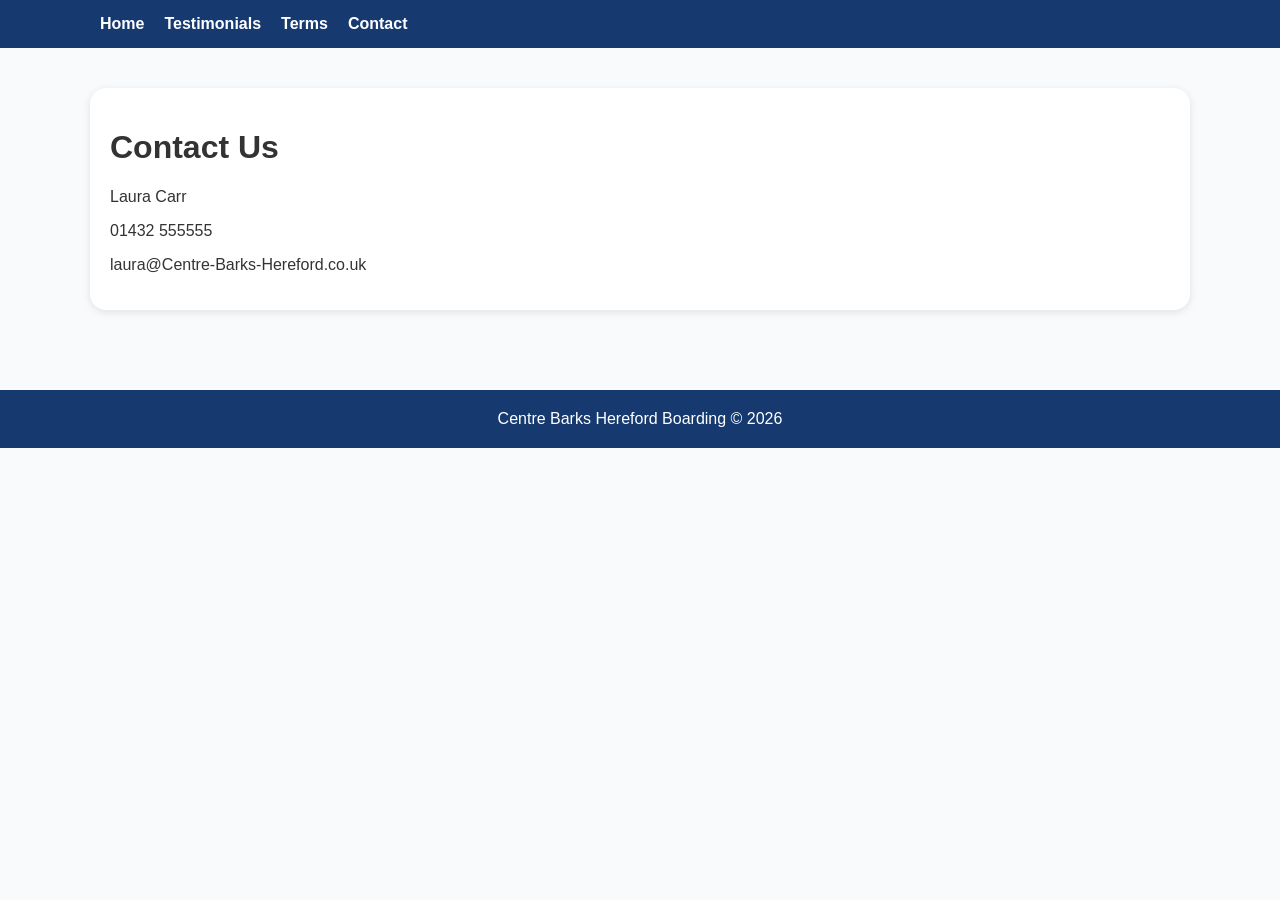
==== contact.html @ 75e86910 "V1 First version of website" ====
<html><head><title>Contact</title><link rel="stylesheet" href="styles.css"></head><body><nav><div class="wrap"><a href="index.html">Home</a><a href="testimonials.html">Testimonials</a><a href="terms.html">Terms</a><a href="contact.html">Contact</a></div></nav><div class="container"><div class="card"><h1>Contact Us</h1><p>Laura Carr</p><p>01432 555555</p><p>laura@Centre-Barks-Hereford.co.uk</p></div></div><footer>Centre Barks Hereford Boarding © 2026</footer></body></html>
---- styles.css ----
body{font-family:Arial,sans-serif;margin:0;background:#f8fafc;color:#333}nav{background:#163a70;padding:15px}nav .wrap, .container{max-width:1100px;margin:auto}nav a{color:white;text-decoration:none;margin:0 10px;font-weight:bold}header{background:url(https://images.unsplash.com/photo-1517849845537-4d257902454a?w=1200) center/cover;height:450px;display:flex;align-items:center;justify-content:center;color:white;text-align:center}header .overlay{background:rgba(0,0,0,.45);width:100%;height:100%;display:flex;flex-direction:column;justify-content:center} .btn{background:#f97316;color:white;padding:12px 20px;border-radius:8px;text-decoration:none} .container{padding:40px 20px} .grid{display:grid;grid-template-columns:repeat(auto-fit,minmax(250px,1fr));gap:20px} .card{background:white;padding:20px;border-radius:16px;box-shadow:0 2px 8px rgba(0,0,0,.1)} footer{background:#163a70;color:white;text-align:center;padding:20px;margin-top:40px}@media(max-width:768px){nav .wrap{text-align:center}}
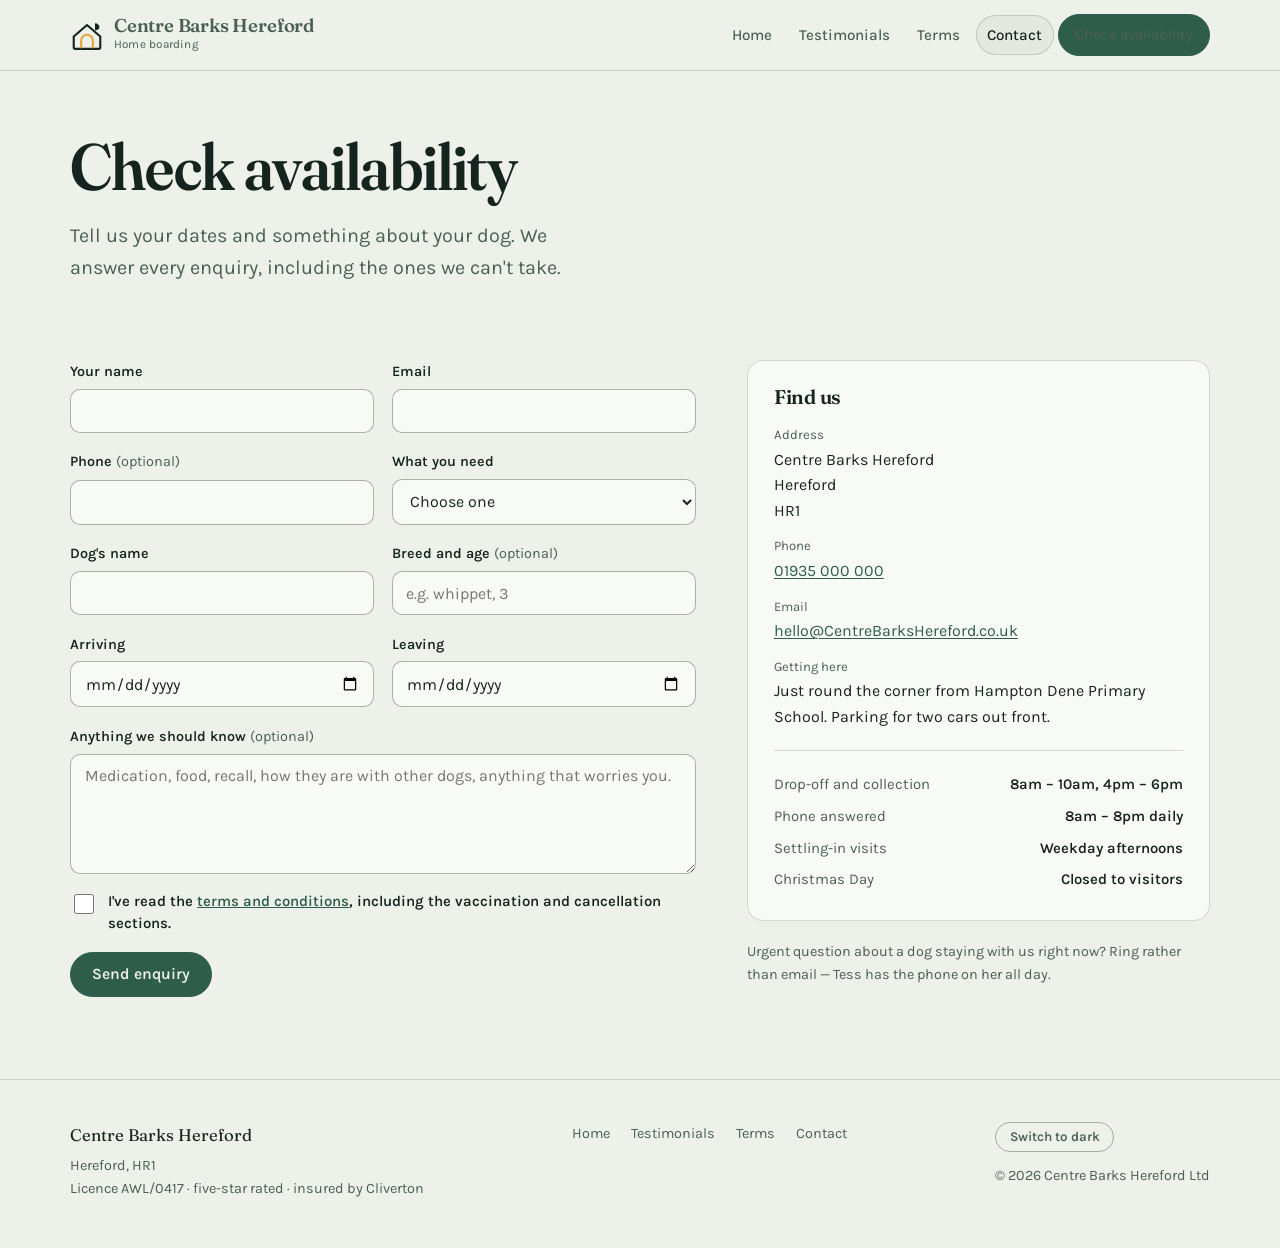
==== commit 01dcf0a3: "V2 Better version" ====
--- a/contact.html
+++ b/contact.html
@@ -1 +1,161 @@
-<html><head><title>Contact</title><link rel="stylesheet" href="styles.css"></head><body><nav><div class="wrap"><a href="index.html">Home</a><a href="testimonials.html">Testimonials</a><a href="terms.html">Terms</a><a href="contact.html">Contact</a></div></nav><div class="container"><div class="card"><h1>Contact Us</h1><p>Laura Carr</p><p>01432 555555</p><p>laura@Centre-Barks-Hereford.co.uk</p></div></div><footer>Centre Barks Hereford Boarding © 2026</footer></body></html>+<!DOCTYPE html>
+<html lang="en-GB">
+<head>
+<meta charset="utf-8">
+<meta name="viewport" content="width=device-width, initial-scale=1">
+<title>Check availability — Centre Barks Hereford</title>
+<meta name="description" content="Check availability, find us in Montacute, and send an enquiry about boarding or day care.">
+<link rel="preconnect" href="https://fonts.googleapis.com">
+<link rel="preconnect" href="https://fonts.gstatic.com" crossorigin>
+<link href="https://fonts.googleapis.com/css2?family=Fraunces:opsz,wght@9..144,400;9..144,600;9..144,700&family=Karla:wght@400;500;600;700&display=swap" rel="stylesheet">
+<link rel="stylesheet" href="styles.css">
+</head>
+<body data-page="contact">
+<a class="skip" href="#main">Skip to content</a>
+
+<header class="site-head">
+  <div class="wrap head-in">
+    <a class="brand" href="index.html" data-link="home">
+      <svg viewBox="0 0 32 32" fill="none" aria-hidden="true">
+        <path d="M3.5 17.4 16 6.6l12.5 10.8v10.1a1.5 1.5 0 0 1-1.5 1.5H5a1.5 1.5 0 0 1-1.5-1.5Z" stroke="currentColor" stroke-width="2" stroke-linejoin="round"/>
+        <path d="M10.5 28.5v-7.2a5.5 5.5 0 0 1 11 0v7.2" stroke="#E6A63C" stroke-width="2" stroke-linejoin="round"/>
+        <path d="M23.5 11.6V4.9c2.6 0 4.2 1.8 4.2 3.6 0 1.6-1.3 3.1-4.2 3.1Z" fill="currentColor"/>
+      </svg>
+      <span><b>Centre Barks Hereford</b><span>Home boarding</span></span>
+    </a>
+    <button class="menu-btn" id="menuBtn" aria-expanded="false" aria-controls="nav">Menu</button>
+    <nav class="nav" id="nav" aria-label="Main">
+      <a href="index.html" data-link="home">Home</a>
+      <a href="testimonials.html" data-link="testimonials">Testimonials</a>
+      <a href="terms.html" data-link="terms">Terms</a>
+      <a href="contact.html" data-link="contact">Contact</a>
+      <a class="btn small" href="contact.html" data-link="contact">Check availability</a>
+    </nav>
+  </div>
+</header>
+
+<main id="main">
+<section class="page-head">
+  <div class="wrap">
+    <h1>Check availability</h1>
+    <p class="lede">Tell us your dates and something about your dog. We answer every enquiry, including the ones we can't take.</p>
+  </div>
+</section>
+<section style="padding-top:1.6rem">
+  <div class="wrap contact-grid">
+    <div>
+      <form class="form" id="enquiry" novalidate>
+        <div class="row2">
+          <div class="field">
+            <label for="name">Your name</label>
+            <input id="name" name="name" autocomplete="name" required>
+            <p class="err" id="err-name">Add your name so we know who we're replying to.</p>
+          </div>
+          <div class="field">
+            <label for="email">Email</label>
+            <input id="email" name="email" type="email" autocomplete="email" required>
+            <p class="err" id="err-email">Check the email address — we can't reply without it.</p>
+          </div>
+        </div>
+        <div class="row2">
+          <div class="field">
+            <label for="phone">Phone <span class="opt">(optional)</span></label>
+            <input id="phone" name="phone" type="tel" autocomplete="tel">
+            <p class="err" id="err-phone"></p>
+          </div>
+          <div class="field">
+            <label for="service">What you need</label>
+            <select id="service" name="service" required>
+              <option value="">Choose one</option>
+              <option>Overnight boarding</option>
+              <option>Day care</option>
+              <option>Puppy half day</option>
+              <option>Settling-in visit</option>
+              <option>Something else</option>
+            </select>
+            <p class="err" id="err-service">Pick the sort of stay you're after.</p>
+          </div>
+        </div>
+        <div class="row2">
+          <div class="field">
+            <label for="dog">Dog's name</label>
+            <input id="dog" name="dog" required>
+            <p class="err" id="err-dog">We'd like to know who we're meeting.</p>
+          </div>
+          <div class="field">
+            <label for="breed">Breed and age <span class="opt">(optional)</span></label>
+            <input id="breed" name="breed" placeholder="e.g. whippet, 3">
+            <p class="err" id="err-breed"></p>
+          </div>
+        </div>
+        <div class="row2">
+          <div class="field">
+            <label for="from">Arriving</label>
+            <input id="from" name="from" type="date" required>
+            <p class="err" id="err-from">Add the first day of the stay.</p>
+          </div>
+          <div class="field">
+            <label for="to">Leaving</label>
+            <input id="to" name="to" type="date" required>
+            <p class="err" id="err-to">The leaving date needs to be on or after the arrival date.</p>
+          </div>
+        </div>
+        <div class="field">
+          <label for="notes">Anything we should know <span class="opt">(optional)</span></label>
+          <textarea id="notes" name="notes" placeholder="Medication, food, recall, how they are with other dogs, anything that worries you."></textarea>
+        </div>
+        <div class="field">
+          <label class="check" for="agree">
+            <input type="checkbox" id="agree" name="agree" required>
+            <span>I've read the <a href="terms.html" data-link="terms">terms and conditions</a>, including the vaccination and cancellation sections.</span>
+          </label>
+          <p class="err" id="err-agree">Please confirm you've read the terms.</p>
+        </div>
+        <div><button class="btn" type="submit">Send enquiry</button></div>
+      </form>
+      <div id="confirm" hidden></div>
+    </div>
+
+    <div>
+      <div class="details">
+        <h3>Find us</h3>
+        <dl>
+          <div><dt>Address</dt><dd>Centre Barks Hereford<br>Hereford<br>HR1</dd></div>
+          <div><dt>Phone</dt><dd><a href="tel:+441935000000">01935 000 000</a></dd></div>
+          <div><dt>Email</dt><dd><a href="mailto:hello@CentreBarksHereford.co.uk">hello@CentreBarksHereford.co.uk</a></dd></div>
+          <div><dt>Getting here</dt><dd>Just round the corner from Hampton Dene Primary School. Parking for two cars out front.</dd></div>
+        </dl>
+        <div class="hours">
+          <div><span>Drop-off and collection</span><b>8am – 10am, 4pm – 6pm</b></div>
+          <div><span>Phone answered</span><b>8am – 8pm daily</b></div>
+          <div><span>Settling-in visits</span><b>Weekday afternoons</b></div>
+          <div><span>Christmas Day</span><b>Closed to visitors</b></div>
+        </div>
+      </div>
+      <p class="note">Urgent question about a dog staying with us right now? Ring rather than email — Tess has the phone on her all day.</p>
+    </div>
+  </div>
+</section>
+</main>
+
+<footer class="site-foot">
+  <div class="wrap foot-in">
+    <div>
+      <p style="margin:0 0 .35rem;font-family:var(--serif);font-size:1.05rem;color:var(--ink)">Centre Barks Hereford</p>
+      <p style="margin:0">Hereford, HR1<br>Licence AWL/0417 · five-star rated · insured by Cliverton</p>
+    </div>
+    <nav class="foot-nav" aria-label="Footer">
+      <a href="index.html" data-link="home">Home</a>
+      <a href="testimonials.html" data-link="testimonials">Testimonials</a>
+      <a href="terms.html" data-link="terms">Terms</a>
+      <a href="contact.html" data-link="contact">Contact</a>
+    </nav>
+    <div>
+      <button class="theme-btn" id="themeBtn">Switch to dark</button>
+      <p style="margin:.8rem 0 0">© 2026 Centre Barks Hereford Ltd</p>
+    </div>
+  </div>
+</footer>
+<script src="script.js"></script>
+</body>
+</html>
--- a/styles.css
+++ b/styles.css
@@ -1 +1,292 @@
-body{font-family:Arial,sans-serif;margin:0;background:#f8fafc;color:#333}nav{background:#163a70;padding:15px}nav .wrap, .container{max-width:1100px;margin:auto}nav a{color:white;text-decoration:none;margin:0 10px;font-weight:bold}header{background:url(https://images.unsplash.com/photo-1517849845537-4d257902454a?w=1200) center/cover;height:450px;display:flex;align-items:center;justify-content:center;color:white;text-align:center}header .overlay{background:rgba(0,0,0,.45);width:100%;height:100%;display:flex;flex-direction:column;justify-content:center} .btn{background:#f97316;color:white;padding:12px 20px;border-radius:8px;text-decoration:none} .container{padding:40px 20px} .grid{display:grid;grid-template-columns:repeat(auto-fit,minmax(250px,1fr));gap:20px} .card{background:white;padding:20px;border-radius:16px;box-shadow:0 2px 8px rgba(0,0,0,.1)} footer{background:#163a70;color:white;text-align:center;padding:20px;margin-top:40px}@media(max-width:768px){nav .wrap{text-align:center}}+:root{
+  --paper:#EDF1E9;
+  --surface:#F8FBF5;
+  --ink:#16241F;
+  --ink-soft:#4A5F55;
+  --moss:#2F5D4B;
+  --moss-deep:#1E4034;
+  --marigold:#E6A63C;
+  --line:rgba(22,36,31,.16);
+  --line-strong:rgba(22,36,31,.34);
+  --shade:rgba(22,36,31,.045);
+  --focus:#2F5D4B;
+  --serif:"Fraunces",Georgia,"Times New Roman",serif;
+  --sans:"Karla","Helvetica Neue",Arial,sans-serif;
+  --wrap:1140px;
+}
+@media (prefers-color-scheme: dark){
+  :root:not([data-theme="light"]){
+    --paper:#0F1714;
+    --surface:#16211D;
+    --ink:#E6EDE5;
+    --ink-soft:#A3B5AA;
+    --moss:#7FBBA1;
+    --moss-deep:#B9DCC9;
+    --marigold:#E8B357;
+    --line:rgba(230,237,229,.18);
+    --line-strong:rgba(230,237,229,.38);
+    --shade:rgba(230,237,229,.05);
+    --focus:#7FBBA1;
+  }
+}
+:root[data-theme="dark"]{
+  --paper:#0F1714;
+  --surface:#16211D;
+  --ink:#E6EDE5;
+  --ink-soft:#A3B5AA;
+  --moss:#7FBBA1;
+  --moss-deep:#B9DCC9;
+  --marigold:#E8B357;
+  --line:rgba(230,237,229,.18);
+  --line-strong:rgba(230,237,229,.38);
+  --shade:rgba(230,237,229,.05);
+  --focus:#7FBBA1;
+}
+
+*{box-sizing:border-box}
+html{-webkit-text-size-adjust:100%}
+body{
+  margin:0;background:var(--paper);color:var(--ink);
+  font-family:var(--sans);font-size:17px;line-height:1.6;
+  font-feature-settings:"kern";
+}
+img{max-width:100%;height:auto}
+a{color:inherit}
+:focus-visible{outline:2.5px solid var(--focus);outline-offset:3px;border-radius:2px}
+h1,h2,h3,h4{font-family:var(--serif);font-weight:600;line-height:1.08;margin:0;letter-spacing:-.012em}
+h1{font-size:clamp(2.45rem,6.2vw,4.1rem);font-variation-settings:"SOFT" 40,"opsz" 120}
+h2{font-size:clamp(1.75rem,3.6vw,2.5rem)}
+h3{font-size:1.24rem;line-height:1.25}
+p{margin:0 0 1.1em}
+.wrap{width:min(var(--wrap),100% - 2.6rem);margin-inline:auto}
+@media (max-width:640px){.wrap{width:min(var(--wrap),100% - 1.9rem)}}
+.lede{font-size:clamp(1.06rem,2.1vw,1.24rem);color:var(--ink-soft);max-width:44ch}
+.measure{max-width:66ch}
+
+/* ---------- header ---------- */
+.site-head{
+  position:sticky;top:0;z-index:60;background:color-mix(in srgb,var(--paper) 90%,transparent);
+  backdrop-filter:blur(9px);border-bottom:1px solid var(--line);
+}
+.head-in{display:flex;align-items:center;gap:1.4rem;min-height:70px}
+.brand{display:flex;align-items:center;gap:.62rem;text-decoration:none;flex:1 1 auto;padding:.3rem 0}
+.brand svg{width:34px;height:34px;flex:none}
+.brand b{font-family:var(--serif);font-size:1.16rem;font-weight:600;letter-spacing:-.01em;display:block;line-height:1.05}
+.brand span{font-size:.735rem;color:var(--ink-soft);letter-spacing:.02em}
+.nav{display:flex;align-items:center;gap:.25rem}
+.nav a{
+  text-decoration:none;font-size:.95rem;font-weight:500;padding:.5rem .72rem;border-radius:999px;
+  color:var(--ink-soft);
+}
+.nav a:hover{color:var(--ink);background:var(--shade)}
+.nav a[aria-current="page"]{color:var(--ink);background:var(--shade);box-shadow:inset 0 0 0 1px var(--line)}
+.btn{
+  display:inline-flex;align-items:center;justify-content:center;gap:.5rem;
+  font-family:var(--sans);font-size:.98rem;font-weight:600;padding:.78rem 1.3rem;
+  border-radius:999px;border:1.5px solid var(--moss);background:var(--moss);color:#F8FBF5;
+  text-decoration:none;cursor:pointer;transition:filter .15s ease,background .15s ease;
+}
+:root[data-theme="dark"] .btn,
+:where(:root:not([data-theme="light"])) .btn{color:var(--paper)}
+.btn:hover{filter:brightness(1.08)}
+.btn.ghost{background:transparent;color:var(--ink);border-color:var(--line-strong)}
+.btn.ghost:hover{background:var(--shade);filter:none}
+.btn.small{padding:.55rem 1rem;font-size:.9rem}
+.menu-btn{display:none;background:none;border:1.5px solid var(--line-strong);border-radius:999px;
+  padding:.5rem .85rem;font:600 .93rem var(--sans);color:var(--ink);cursor:pointer}
+@media (max-width:860px){
+  .nav{
+    display:none;position:absolute;left:0;right:0;top:100%;flex-direction:column;align-items:stretch;
+    gap:0;background:var(--surface);border-bottom:1px solid var(--line);padding:.5rem .95rem 1rem;
+  }
+  .nav.open{display:flex}
+  .nav a{padding:.85rem .6rem;border-radius:10px;font-size:1.05rem;border-bottom:1px solid var(--line)}
+  .nav a:last-of-type{border-bottom:0}
+  .nav .btn{margin-top:.7rem}
+  .menu-btn{display:inline-block}
+  .head-in{position:relative}
+}
+
+/* ---------- page mechanics ---------- */
+section{padding-block:clamp(3rem,6vw,5.3rem)}
+.rule{border:0;border-top:1px solid var(--line);margin:0}
+
+/* ---------- hero ---------- */
+.hero{padding-block:clamp(2.6rem,5.5vw,4.6rem)}
+.hero-grid{display:grid;grid-template-columns:1.04fr .96fr;gap:clamp(2rem,4vw,3.6rem);align-items:start}
+@media (max-width:940px){.hero-grid{grid-template-columns:1fr}}
+.hero h1 em{font-style:normal;color:var(--moss)}
+.hero .lede{margin-top:1.3rem}
+.hero-actions{display:flex;flex-wrap:wrap;gap:.7rem;margin-top:1.9rem}
+.creds{display:flex;flex-wrap:wrap;gap:.45rem 1.5rem;margin-top:2.3rem;padding-top:1.3rem;
+  border-top:1px solid var(--line);font-size:.87rem;color:var(--ink-soft)}
+.creds li{list-style:none;display:flex;align-items:center;gap:.45rem}
+.creds ul{display:contents}
+.tick{width:15px;height:15px;flex:none;color:var(--moss)}
+
+/* diary */
+.diary{background:var(--surface);border:1px solid var(--line);border-radius:18px;overflow:hidden;
+  box-shadow:0 18px 40px -34px rgba(22,36,31,.6)}
+.diary-top{padding:1.15rem 1.25rem .9rem;border-bottom:1px solid var(--line);display:flex;
+  justify-content:space-between;align-items:flex-end;gap:1rem}
+.diary-top h2{font-size:1.28rem}
+.diary-top p{margin:.25rem 0 0;font-size:.85rem;color:var(--ink-soft)}
+.beds{text-align:right;font-size:.83rem;color:var(--ink-soft);flex:none}
+.beds b{display:block;font-family:var(--serif);font-size:1.6rem;color:var(--ink);line-height:1}
+.days{display:flex;gap:.3rem;padding:.7rem .9rem;border-bottom:1px solid var(--line);overflow-x:auto;
+  scrollbar-width:thin}
+.day{
+  flex:none;border:1px solid transparent;background:none;cursor:pointer;font:600 .84rem var(--sans);
+  color:var(--ink-soft);padding:.42rem .68rem;border-radius:999px;white-space:nowrap;
+}
+.day:hover{background:var(--shade);color:var(--ink)}
+.day[aria-selected="true"]{background:var(--moss);color:var(--surface);border-color:var(--moss)}
+:root[data-theme="dark"] .day[aria-selected="true"]{color:#0F1714}
+.guests{margin:0;padding:.35rem 0 .5rem;list-style:none}
+.guest{display:grid;grid-template-columns:auto 1fr auto;gap:.2rem .85rem;align-items:baseline;
+  padding:.72rem 1.25rem;border-bottom:1px solid var(--line)}
+.guest:last-child{border-bottom:0}
+.guest .nm{font-family:var(--serif);font-size:1.06rem;font-weight:600}
+.guest .breed{grid-column:2;font-size:.85rem;color:var(--ink-soft)}
+.guest .tag{grid-row:1 / span 2;align-self:center;font-size:.73rem;font-weight:600;color:var(--moss-deep);
+  background:color-mix(in srgb,var(--moss) 16%,transparent);padding:.24rem .6rem;border-radius:999px;white-space:nowrap}
+.guest .dot{grid-row:1 / span 2;align-self:center;width:34px;height:34px;border-radius:50%;
+  background:color-mix(in srgb,var(--marigold) 34%,var(--surface));display:grid;place-items:center;
+  font-family:var(--serif);font-weight:700;font-size:1rem;color:var(--ink)}
+.diary-foot{padding:.85rem 1.25rem;font-size:.82rem;color:var(--ink-soft);background:var(--shade)}
+
+/* ---------- day schedule ---------- */
+.sched{list-style:none;margin:2.2rem 0 0;padding:0;display:grid;gap:0;
+  grid-template-columns:repeat(auto-fit,minmax(230px,1fr))}
+.sched li{padding:1.15rem 1.3rem 1.3rem;border-top:2px solid var(--line-strong)}
+.sched time{font:600 .84rem var(--sans);color:var(--moss);letter-spacing:.02em}
+.sched h3{margin:.45rem 0 .3rem}
+.sched p{margin:0;font-size:.93rem;color:var(--ink-soft)}
+
+/* ---------- rates ---------- */
+.rates{margin-top:2.2rem;border-top:1px solid var(--line-strong)}
+.rate{display:grid;grid-template-columns:1fr auto;gap:.3rem 1.5rem;padding:1.35rem 0;
+  border-bottom:1px solid var(--line);align-items:start}
+.rate h3{grid-column:1}
+.rate p{grid-column:1;margin:.35rem 0 0;font-size:.95rem;color:var(--ink-soft);max-width:60ch}
+.rate .price{grid-row:1 / span 2;grid-column:2;text-align:right;font-family:var(--serif);
+  font-size:clamp(1.5rem,3.4vw,2rem);font-weight:600;white-space:nowrap}
+.rate .price small{display:block;font-family:var(--sans);font-size:.78rem;font-weight:500;color:var(--ink-soft)}
+.note{font-size:.9rem;color:var(--ink-soft);margin-top:1.2rem}
+
+/* ---------- keepers ---------- */
+.two{display:grid;grid-template-columns:1fr 1fr;gap:clamp(1.8rem,4vw,3.4rem);align-items:center}
+@media (max-width:860px){.two{grid-template-columns:1fr}}
+.portrait{border-radius:16px;border:1px solid var(--line);background:var(--surface);padding:1.4rem;
+  display:grid;gap:1.1rem}
+.who{display:flex;gap:.9rem;align-items:center}
+.who .av{width:54px;height:54px;border-radius:50%;flex:none;display:grid;place-items:center;
+  font-family:var(--serif);font-weight:700;font-size:1.2rem;background:color-mix(in srgb,var(--moss) 20%,transparent)}
+.who b{display:block;font-family:var(--serif);font-size:1.08rem;font-weight:600}
+.who span{font-size:.88rem;color:var(--ink-soft)}
+
+/* ---------- cta band ---------- */
+.band{background:var(--moss-deep);color:#EDF1E9}
+:root[data-theme="dark"] .band{background:var(--surface);border-block:1px solid var(--line);color:var(--ink)}
+.band h2{color:inherit}
+.band p{color:color-mix(in srgb,#EDF1E9 76%,transparent);max-width:48ch}
+:root[data-theme="dark"] .band p{color:var(--ink-soft)}
+.band .btn{background:var(--marigold);border-color:var(--marigold);color:#16241F}
+.band .btn.ghost{background:transparent;color:inherit;border-color:color-mix(in srgb,#EDF1E9 45%,transparent)}
+.band-in{display:flex;flex-wrap:wrap;gap:1.6rem 2.5rem;align-items:center;justify-content:space-between}
+
+/* ---------- testimonials ---------- */
+.page-head{padding-block:clamp(2.4rem,5vw,3.8rem) 0}
+.page-head .lede{margin-top:1.1rem}
+.filters{display:flex;flex-wrap:wrap;gap:.45rem;margin:2rem 0 .6rem}
+.chip{border:1.5px solid var(--line-strong);background:none;border-radius:999px;cursor:pointer;
+  font:600 .88rem var(--sans);color:var(--ink-soft);padding:.45rem .9rem}
+.chip:hover{background:var(--shade);color:var(--ink)}
+.chip[aria-pressed="true"]{background:var(--ink);border-color:var(--ink);color:var(--paper)}
+.count{font-size:.87rem;color:var(--ink-soft);margin:0 0 1.6rem}
+.quotes{columns:3 300px;column-gap:1.4rem}
+.quote{break-inside:avoid;margin:0 0 1.4rem;padding:1.4rem 1.45rem;background:var(--surface);
+  border:1px solid var(--line);border-radius:14px}
+.quote blockquote{margin:0;font-family:var(--serif);font-size:1.07rem;line-height:1.45}
+.quote figcaption{margin-top:1rem;padding-top:.9rem;border-top:1px solid var(--line);font-size:.87rem;color:var(--ink-soft)}
+.quote figcaption b{color:var(--ink);font-weight:600}
+.stars{color:var(--marigold);letter-spacing:.12em;font-size:.85rem;margin-bottom:.6rem}
+.empty{border:1px dashed var(--line-strong);border-radius:14px;padding:2rem;text-align:center;color:var(--ink-soft)}
+.summary-row{display:flex;flex-wrap:wrap;gap:1.6rem 3rem;padding:1.4rem 0;border-block:1px solid var(--line);margin-top:2rem}
+.summary-row div b{display:block;font-family:var(--serif);font-size:1.9rem;line-height:1}
+.summary-row div span{font-size:.86rem;color:var(--ink-soft)}
+
+/* ---------- terms ---------- */
+.terms-grid{display:grid;grid-template-columns:230px 1fr;gap:clamp(1.6rem,4vw,3.4rem);align-items:start}
+@media (max-width:860px){.terms-grid{grid-template-columns:1fr}}
+.toc{position:sticky;top:92px;font-size:.92rem}
+@media (max-width:860px){.toc{position:static;border:1px solid var(--line);border-radius:12px;padding:1rem 1.1rem;background:var(--surface)}}
+.toc ol{margin:.6rem 0 0;padding:0 0 0 1.2rem;color:var(--ink-soft)}
+.toc li{margin-bottom:.4rem}
+.toc a{text-decoration:none}
+.toc a:hover{color:var(--moss);text-decoration:underline}
+.toc h2{font-size:1rem;font-family:var(--sans);font-weight:700}
+.acc{border-top:1px solid var(--line-strong)}
+.acc-item{border-bottom:1px solid var(--line)}
+.acc-btn{width:100%;display:flex;gap:1rem;align-items:baseline;justify-content:space-between;
+  background:none;border:0;cursor:pointer;text-align:left;padding:1.15rem 0;color:var(--ink);font:inherit}
+.acc-btn h3{font-size:1.1rem}
+.acc-btn .sign{font-size:1.3rem;color:var(--moss);flex:none;line-height:1;transition:transform .18s ease}
+.acc-btn[aria-expanded="true"] .sign{transform:rotate(45deg)}
+.acc-panel{overflow:hidden;max-height:0;transition:max-height .25s ease}
+.acc-panel .inner{padding:0 0 1.4rem;max-width:68ch;color:var(--ink-soft);font-size:.97rem}
+.acc-panel .inner p:last-child{margin-bottom:0}
+.acc-panel ul{margin:0 0 1em;padding-left:1.2rem}
+.acc-panel li{margin-bottom:.4em}
+.terms-meta{display:flex;flex-wrap:wrap;gap:.5rem 1.4rem;font-size:.87rem;color:var(--ink-soft);margin-bottom:1.6rem}
+
+/* ---------- contact ---------- */
+.contact-grid{display:grid;grid-template-columns:1.15fr .85fr;gap:clamp(2rem,4vw,3.6rem);align-items:start}
+@media (max-width:900px){.contact-grid{grid-template-columns:1fr}}
+.form{display:grid;gap:1.1rem;margin-top:1.8rem}
+.field{display:grid;gap:.35rem}
+.row2{display:grid;grid-template-columns:1fr 1fr;gap:1.1rem}
+@media (max-width:560px){.row2{grid-template-columns:1fr}}
+label{font-size:.9rem;font-weight:600}
+label .opt{font-weight:400;color:var(--ink-soft)}
+input,select,textarea{
+  font:400 1rem var(--sans);color:var(--ink);background:var(--surface);
+  border:1.5px solid var(--line-strong);border-radius:10px;padding:.72rem .85rem;width:100%;
+}
+textarea{min-height:120px;resize:vertical}
+input:hover,select:hover,textarea:hover{border-color:var(--moss)}
+input[aria-invalid="true"],select[aria-invalid="true"],textarea[aria-invalid="true"]{border-color:#B0403F}
+.err{font-size:.84rem;color:#B0403F;min-height:0;display:none}
+.err.show{display:block}
+.check{display:flex;gap:.7rem;align-items:flex-start;font-size:.93rem;line-height:1.45}
+.check input{width:20px;height:20px;flex:none;margin-top:.15rem;accent-color:var(--moss)}
+.check a{color:var(--moss)}
+.done{border:1px solid var(--moss);background:color-mix(in srgb,var(--moss) 10%,transparent);
+  border-radius:14px;padding:1.6rem 1.7rem;margin-top:1.8rem}
+.done h3{font-size:1.4rem;margin-bottom:.6rem}
+.done dl{display:grid;grid-template-columns:auto 1fr;gap:.35rem 1.1rem;margin:1.2rem 0 1.4rem;font-size:.94rem}
+.done dt{color:var(--ink-soft)}
+.done dd{margin:0;font-weight:600}
+.details{background:var(--surface);border:1px solid var(--line);border-radius:16px;padding:1.5rem 1.6rem;margin-top:1.8rem}
+.details h3{margin-bottom:.9rem}
+.details dl{margin:0 0 1.3rem;display:grid;gap:.75rem}
+.details dt{font-size:.82rem;color:var(--ink-soft)}
+.details dd{margin:.1rem 0 0;font-size:1rem}
+.details dd a{color:var(--moss);text-decoration-thickness:1px;text-underline-offset:2px}
+.hours{border-top:1px solid var(--line);padding-top:1.1rem;font-size:.93rem}
+.hours div{display:flex;justify-content:space-between;gap:1rem;padding:.25rem 0;color:var(--ink-soft)}
+.hours div b{color:var(--ink);font-weight:600}
+
+/* ---------- footer ---------- */
+.site-foot{border-top:1px solid var(--line);padding-block:2.6rem 3rem;font-size:.9rem;color:var(--ink-soft)}
+.foot-in{display:flex;flex-wrap:wrap;gap:1.6rem 3rem;justify-content:space-between;align-items:flex-start}
+.foot-nav{display:flex;flex-wrap:wrap;gap:.3rem 1.3rem}
+.foot-nav a{text-decoration:none}
+.foot-nav a:hover{color:var(--ink);text-decoration:underline}
+.theme-btn{background:none;border:1px solid var(--line-strong);border-radius:999px;padding:.4rem .85rem;
+  font:600 .84rem var(--sans);color:var(--ink-soft);cursor:pointer}
+.theme-btn:hover{color:var(--ink);background:var(--shade)}
+.skip{position:absolute;left:-9999px}
+.skip:focus{left:1rem;top:.6rem;position:fixed;z-index:99;background:var(--surface);padding:.7rem 1rem;
+  border-radius:8px;border:1px solid var(--line-strong)}
+@media (prefers-reduced-motion:reduce){*{transition:none!important;animation:none!important;scroll-behavior:auto!important}}
